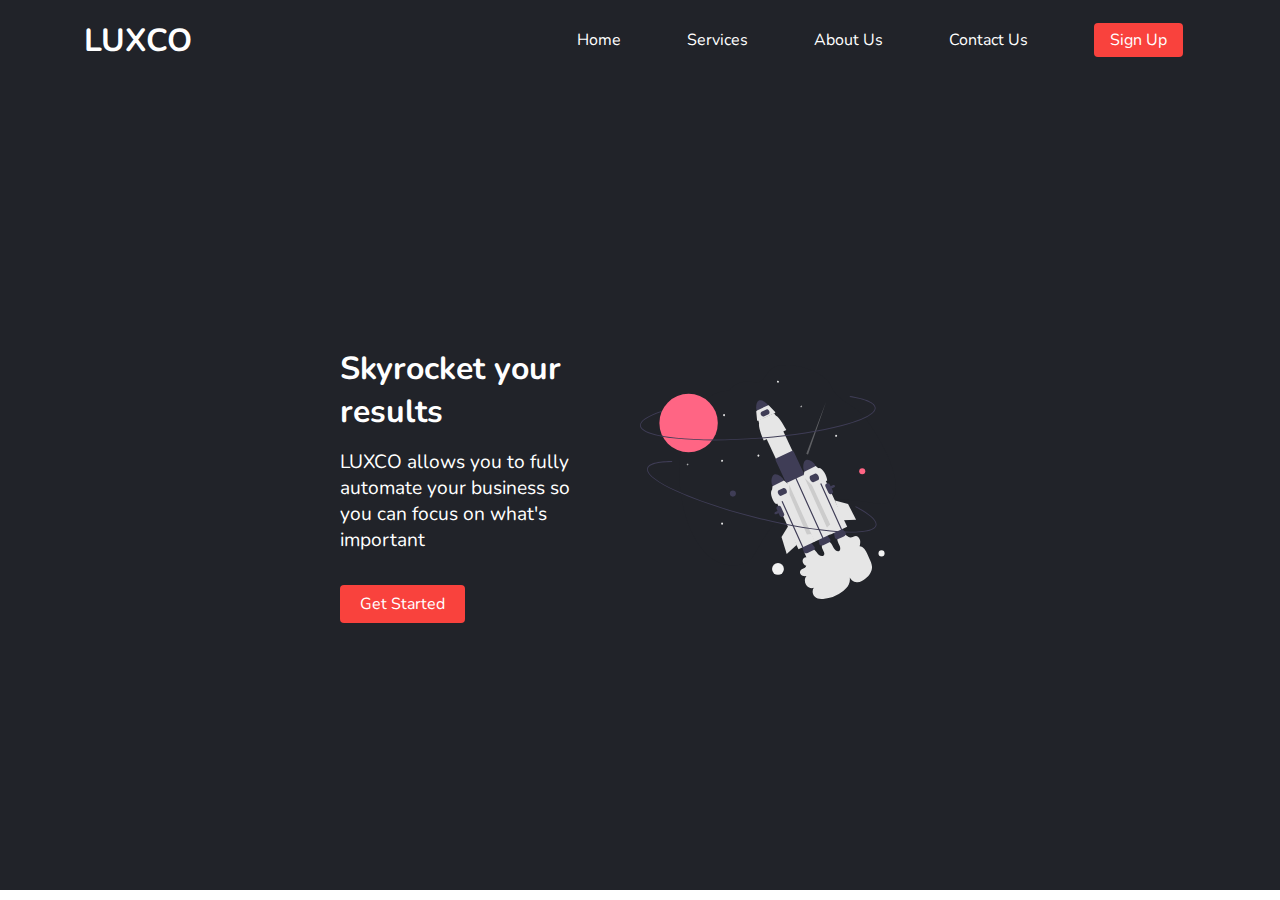
==== Tutorials/How to Make a Website with HTML, CSS, JavaScript/index.html @ 85fe12eb "Finshed Part - 2 of  Tutorial Updated directory names included" ====
<!--
    Author: Mckenzie Turner
    Date: Aug 27, 2022
    Name: Responsive Navigation Menu
    URL: https://www.youtube.com/playlist?list=PLs1fqgQpnCmJ018jq-A3Ra9GrFWcPgOc1
-->

<!DOCTYPE html>
<html lang="en">
  <head>
    <meta charset="UTF-8" />
    <meta http-equiv="X-UA-Compatible" content="IE=edge" />
    <meta name="viewport" content="width=device-width, initial-scale=1.0" />
    <link rel="stylesheet" href="styles.css" />
    <link rel="preconnect" href="https://fonts.googleapis.com" />
    <link rel="preconnect" href="https://fonts.gstatic.com" crossorigin />
    <link
      href="https://fonts.googleapis.com/css2?family=Nunito&display=swap"
      rel="stylesheet"
    />
    <title>Responsive Navbar</title>
  </head>
  <body>
    <div class="nav-container">
      <nav class="navbar">
        <h1 id="navbar-logo">LUXCO</h1>
        <div class="menu-toggle" id="mobile-menu">
          <span class="bar"></span>
          <span class="bar"></span>
          <span class="bar"></span>
        </div>
        <ul class="nav-menu">
          <li><a href="#" class="nav-links">Home</a></li>
          <li><a href="#" class="nav-links">Services</a></li>
          <li><a href="#" class="nav-links">About Us</a></li>
          <li><a href="#" class="nav-links">Contact Us</a></li>
          <li><a href="#" class="nav-links nav-links-btn">Sign Up</a></li>
        </ul>
      </nav>
    </div>
    <div class="main">
      <div class="main-container">
        <div class="main-content">
          <h1>Skyrocket your results</h1>
          <p>
            LUXCO allows you to fully automate your business so you can focus on
            what's important
          </p>
          <button class="main-btn"><a href="#">Get Started</a></button>
        </div>
        <div class="main-image-container">
            <img src="images/pic1.svg" alt="" id="main-img">
        </div>
      </div>
    </div>

    <script src="app.js"></script>
  </body>
</html>
---- Tutorials/How to Make a Website with HTML, CSS, JavaScript/styles.css ----
@import url('content.css');

:root{
    --darkgray: #212329;
    --brightred:#F9423d;
    --white: #fff;
    --lightred: #f9433dcc;
    --lightblue:#337af1;
}

*{
    box-sizing: border-box;
    margin: 0;
    padding: 0;
    font-family: 'Nunito', sans-serif;
}

.nav-container{
    width: 100%;
    background-color: var(--darkgray);
}
.navbar{
    display: grid;
    grid-template-columns: 0.2fr auto 1fr;
    align-items: center;
    height: 80px;
    width: 90%;
    max-width: 1720px;
    margin: 0 auto;
}
#navbar-logo{
    color: var(--white);
    justify-self: start;
    margin-left: 20px;
}
#navbar-logo{
    cursor: pointer;
}
.nav-menu{
    display: grid;
    grid-template-columns: repeat(5,auto);
    list-style: none;
    text-align: center;
    width: 70%;
    justify-self: end;
}
.nav-links{
    color: var(--white);
    text-decoration: none;
}
.nav-links:hover{
    color: var(--brightred);
    transition: all o.2s ease-out;
}
.nav-links-btn{
    background-color: var(--brightred);
    padding: 6px 16px;
    border-radius: 4px;
}
.nav-links-btn:hover{
    background-color: transparent;
    color: var(--white);
    padding: 5px 15px;
    border-radius: 4px;
    border: solid 1px var(--brightred);
    transition: all 0.2s ease-out;
}

.menu-toggle .bar {
    width: 25px;
    height: 3px;
    margin: 5px auto;
    transition:  all 0.3s ease-in-out;
    background:var(--white);
}


@media screen and (max-width: 768px){
    .nav-container{
        position: relative;
    }
    .nav-menu{
        display: grid;
        grid-template-columns: auto;
        background: var(--brightred);
        margin: 0;
        width: 100%;
        position: absolute;
        top: 80px;
        left: -100%;
        opacity: 0;
        transition: all 0.5s ease;
    }       
    #nav-logo{
        margin-left: 20px;
    }
    .nav-menu.active{
        background: var(--darkgray);
        left: 0;
        opacity: 1;
        transition: all 0.5s ease-out;
    }
    .nav-links{
        text-align: center;
        line-height: 60px;
        width: 100%;
        display: table;
    }
    .nav-links:hover{
        background-color: var(--brightred);
        color: var(--white);
        transition: all 0.4s ease-out;
    }
    .navbar{
        width: 100%;
    }
    .nav-links-btn{
        border: none;
        padding: 0;
        border-radius: 0;
        background-color: var(--darkgray);
        color: var(--white);
        transition: all 0.4s ease-out;
    }
    .nav-links-btn:hover{
        border: none;
        padding: 0;
        border-radius: 0;
        background-color: var(--brightred);
        color: var(--white);
        transition: all 0.4s ease-out;
    }
    #mobile-menu{
        position: absolute;
        top: 20%;
        right: 5%;
        transform: translate(5%,20%);
    }
    .menu-toggle .bar{
        display: block;
        cursor: pointer;
    }
    .menu-toggle:hover{
        cursor: pointer;
    }
    #mobile-menu.is-active .bar:nth-child(1) {
        transform: translateY(8px) rotate(45deg);
    }
    #mobile-menu.is-active .bar:nth-child(2) {
        opacity: 0;
    }
    #mobile-menu.is-active .bar:nth-child(3){
        transform: translateY(-8px) rotate(-45deg);
    }
}
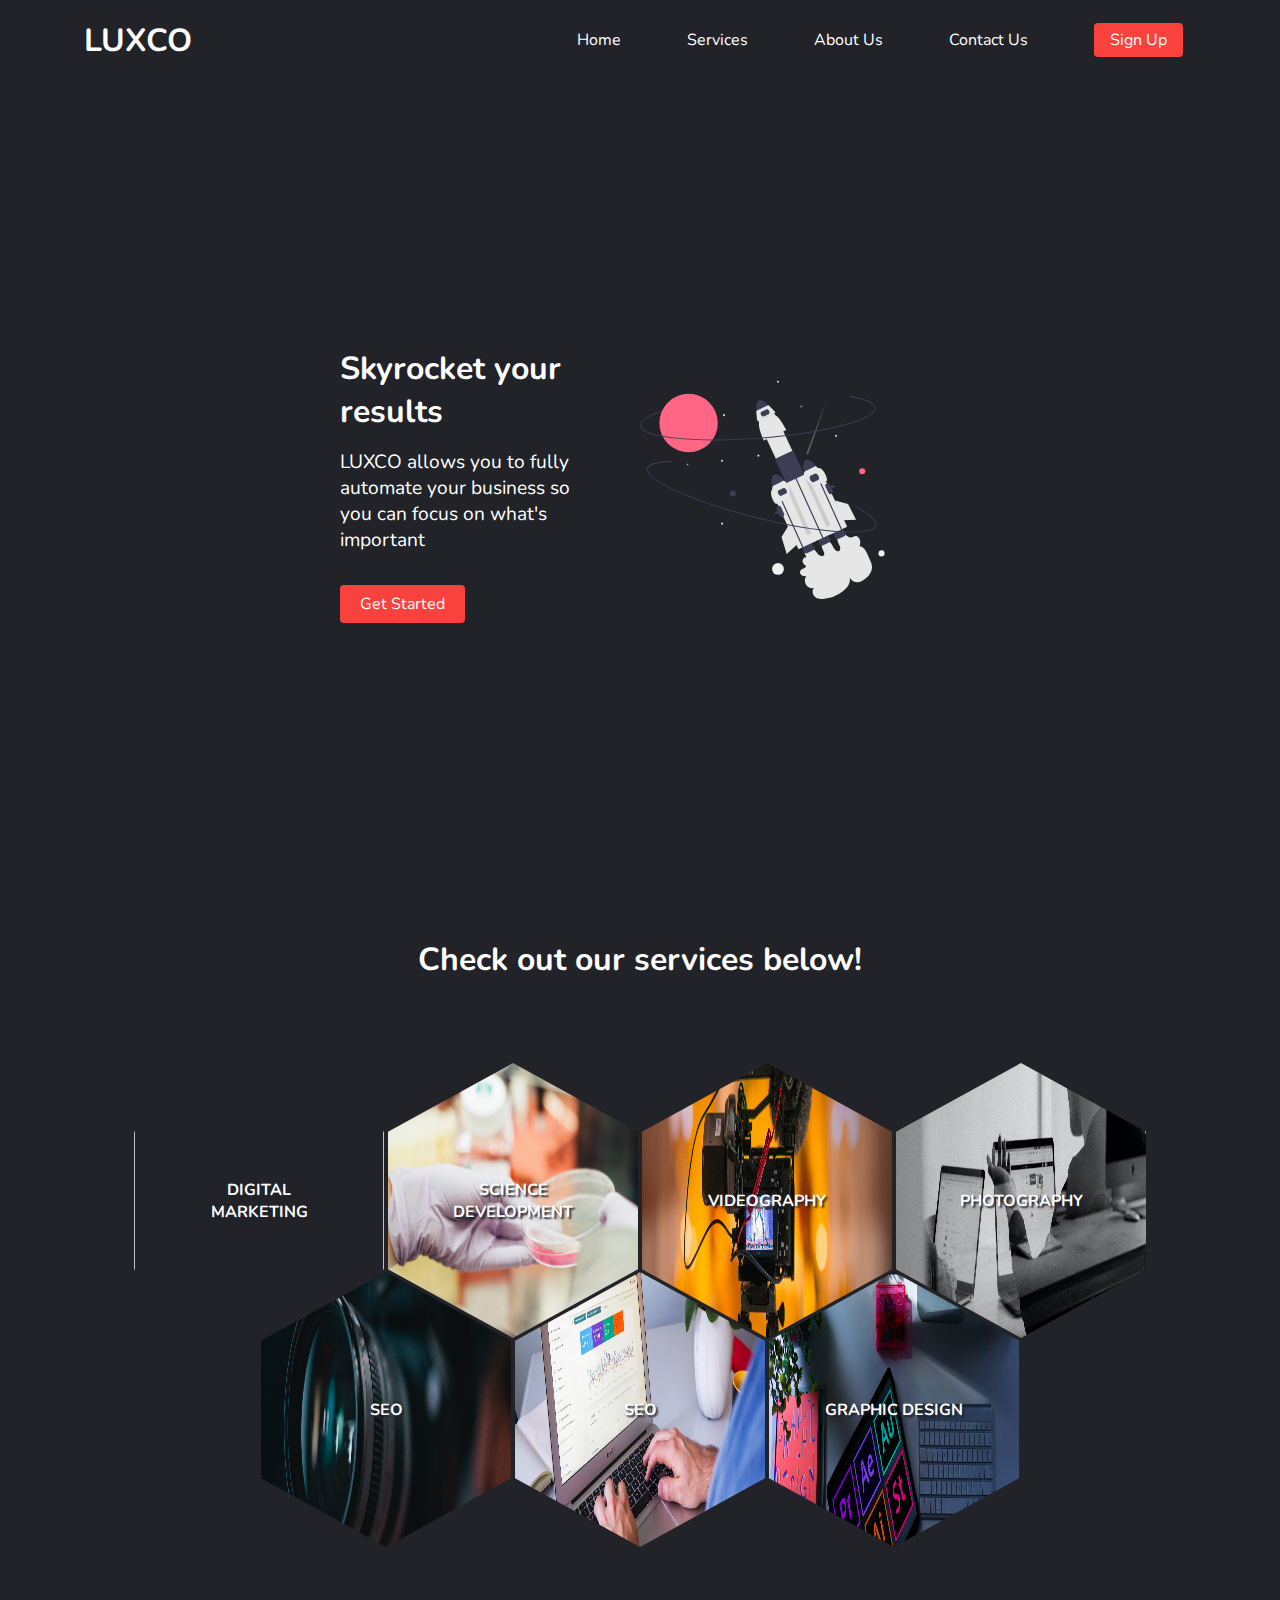
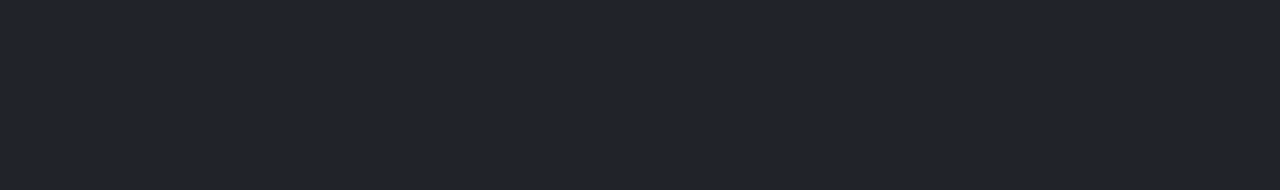
==== commit 4216107f: "Part - 4 Complete --- Image Gallery" ====
--- a/Tutorials/How to Make a Website with HTML, CSS, JavaScript/index.html
+++ b/Tutorials/How to Make a Website with HTML, CSS, JavaScript/index.html
@@ -18,9 +18,10 @@
       href="https://fonts.googleapis.com/css2?family=Nunito&display=swap"
       rel="stylesheet"
     />
-    <title>Responsive Navbar</title>
+    <title>Responsive Website using HTML, CSS, JavaScript</title>
   </head>
   <body>
+    <!--  Navbar  ~~~Part 1-->
     <div class="nav-container">
       <nav class="navbar">
         <h1 id="navbar-logo">LUXCO</h1>
@@ -39,6 +40,7 @@
       </nav>
     </div>
     <div class="main">
+      <!--  Main Container  ~~~Part 2-->
       <div class="main-container">
         <div class="main-content">
           <h1>Skyrocket your results</h1>
@@ -49,11 +51,107 @@
           <button class="main-btn"><a href="#">Get Started</a></button>
         </div>
         <div class="main-image-container">
-            <img src="images/pic1.svg" alt="" id="main-img">
+          <img src="images/pic1.svg" alt="" id="main-img" />
         </div>
       </div>
     </div>
-
+    <!--  Modal ~~~Part 3-->
+    <div class="modal" id="email-modal">
+      <div class="modal-content">
+        <span class="close-btn">&times;</span>
+        <div class="modal-content-left">
+          <img src="images/pic2.svg" alt="" id="modal-img" />
+        </div>
+        <div class="modal-content-right">
+          <form action="/" method="GET" class="modal-form" id="form">
+            <h1>
+              Get started with us today! Create your account by filling out the
+              information below
+            </h1>
+            <div class="form-validation">
+              <input
+                type="text"
+                class="modal-input"
+                id="name"
+                name="name"
+                placeholder="Enter your Name"
+              />
+              <p>Error Message</p>
+            </div>
+            <div class="form-validation">
+              <input
+                type="email"
+                class="modal-input"
+                id="email"
+                name="email"
+                placeholder="Enter your Email"
+              />
+              <p>Error Message</p>
+            </div>
+            <div class="form-validation">
+              <input
+                type="password"
+                class="modal-input"
+                id="password"
+                name="password"
+                placeholder="Enter your password"
+              />
+              <p>Error Message</p>
+            </div>
+            <div class="form-validation">
+              <input
+                type="password"
+                class="modal-input"
+                id="password-confirm"
+                name="password"
+                placeholder="Confirm your password"
+              />
+              <p>Error Message</p>
+            </div>
+            <input type="submit" class="modal-input-btn" value="Sign Up" />
+            <span class="modal-input-login"
+              >Already have an account? Login <a href="#">Here</a></span
+            >
+          </form>
+        </div>
+      </div>
+    </div>
+    <!--  Image Gallery ~~~Part 4-->
+    <div class="services-section">
+      <div class="services-heading">
+        <h1>Check out our services below!</h1>
+        <div class="services">
+          <div class="services-cell">
+            <img src="gallery/img-1.jpg" alt="" class="services-cell_img">
+            <div class="services-cell_text">Digital Marketing</div>
+          </div>
+          <div class="services-cell">
+            <img src="gallery/img-2.jpg" alt="" class="services-cell_img">
+            <div class="services-cell_text">Science Development</div>
+          </div>
+          <div class="services-cell">
+            <img src="gallery/img-3.jpg" alt="" class="services-cell_img">
+            <div class="services-cell_text">Videography</div>
+          </div>
+          <div class="services-cell">
+            <img src="gallery/img-4.jpg" alt="" class="services-cell_img">
+            <div class="services-cell_text">Photography</div>
+          </div>
+          <div class="services-cell">
+            <img src="gallery/img-5.jpg" alt="" class="services-cell_img">
+            <div class="services-cell_text">SEO</div>
+          </div>
+          <div class="services-cell">
+            <img src="gallery/img-6.jpg" alt="" class="services-cell_img">
+            <div class="services-cell_text">SEO</div>
+          </div>
+          <div class="services-cell">
+            <img src="gallery/img-7.jpg" alt="" class="services-cell_img">
+            <div class="services-cell_text">Graphic Design</div>
+          </div>
+        </div>
+      </div>
+    </div>
     <script src="app.js"></script>
   </body>
 </html>
--- a/Tutorials/How to Make a Website with HTML, CSS, JavaScript/styles.css
+++ b/Tutorials/How to Make a Website with HTML, CSS, JavaScript/styles.css
@@ -1,159 +1,159 @@
-@import url('content.css');
+@import url("content.css");
+@import url("modal.css");
+@import url("gallery.css");
 
-:root{
-    --darkgray: #212329;
-    --brightred:#F9423d;
-    --white: #fff;
-    --lightred: #f9433dcc;
-    --lightblue:#337af1;
+:root {
+  --darkgray: #212329;
+  --lightgray: #b1b1b1;
+  --brightred: #f9423d;
+  --white: #fff;
+  --lightred: #f9433dcc;
+  --lightblue: #337af1;
+  --validColor: #0add8a;
+  --errorColor:#f00d0e;
 }
 
-*{
-    box-sizing: border-box;
-    margin: 0;
-    padding: 0;
-    font-family: 'Nunito', sans-serif;
+* {
+  box-sizing: border-box;
+  margin: 0;
+  padding: 0;
+  font-family: "Nunito", sans-serif;
 }
 
-.nav-container{
-    width: 100%;
-    background-color: var(--darkgray);
+.nav-container {
+  width: 100%;
+  background-color: var(--darkgray);
 }
-.navbar{
-    display: grid;
-    grid-template-columns: 0.2fr auto 1fr;
-    align-items: center;
-    height: 80px;
-    width: 90%;
-    max-width: 1720px;
-    margin: 0 auto;
+.navbar {
+  display: grid;
+  grid-template-columns: 0.2fr auto 1fr;
+  align-items: center;
+  height: 80px;
+  width: 90%;
+  max-width: 1720px;
+  margin: 0 auto;
 }
-#navbar-logo{
-    color: var(--white);
-    justify-self: start;
-    margin-left: 20px;
+#navbar-logo {
+  color: var(--white);
+  justify-self: start;
+  margin-left: 20px;
 }
-#navbar-logo{
-    cursor: pointer;
+#navbar-logo {
+  cursor: pointer;
 }
-.nav-menu{
-    display: grid;
-    grid-template-columns: repeat(5,auto);
-    list-style: none;
-    text-align: center;
-    width: 70%;
-    justify-self: end;
+.nav-menu {
+  display: grid;
+  grid-template-columns: repeat(5, auto);
+  list-style: none;
+  text-align: center;
+  width: 70%;
+  justify-self: end;
 }
-.nav-links{
-    color: var(--white);
-    text-decoration: none;
+.nav-links {
+  color: var(--white);
+  text-decoration: none;
 }
-.nav-links:hover{
-    color: var(--brightred);
-    transition: all o.2s ease-out;
+.nav-links:hover {
+  color: var(--brightred);
+  transition: all o.2s ease-out;
 }
-.nav-links-btn{
-    background-color: var(--brightred);
-    padding: 6px 16px;
-    border-radius: 4px;
+.nav-links-btn {
+  background-color: var(--brightred);
+  padding: 6px 16px;
+  border-radius: 4px;
 }
-.nav-links-btn:hover{
-    background-color: transparent;
-    color: var(--white);
-    padding: 5px 15px;
-    border-radius: 4px;
-    border: solid 1px var(--brightred);
-    transition: all 0.2s ease-out;
+.nav-links-btn:hover {
+  background-color: transparent;
+  color: var(--white);
+  padding: 5px 15px;
+  border-radius: 4px;
+  border: solid 1px var(--brightred);
+  transition: all 0.2s ease-out;
 }
 
 .menu-toggle .bar {
-    width: 25px;
-    height: 3px;
-    margin: 5px auto;
-    transition:  all 0.3s ease-in-out;
-    background:var(--white);
+  width: 25px;
+  height: 3px;
+  margin: 5px auto;
+  transition: all 0.3s ease-in-out;
+  background: var(--white);
 }
 
-
-@media screen and (max-width: 768px){
-    .nav-container{
-        position: relative;
-    }
-    .nav-menu{
-        display: grid;
-        grid-template-columns: auto;
-        background: var(--brightred);
-        margin: 0;
-        width: 100%;
-        position: absolute;
-        top: 80px;
-        left: -100%;
-        opacity: 0;
-        transition: all 0.5s ease;
-    }       
-    #nav-logo{
-        margin-left: 20px;
-    }
-    .nav-menu.active{
-        background: var(--darkgray);
-        left: 0;
-        opacity: 1;
-        transition: all 0.5s ease-out;
-    }
-    .nav-links{
-        text-align: center;
-        line-height: 60px;
-        width: 100%;
-        display: table;
-    }
-    .nav-links:hover{
-        background-color: var(--brightred);
-        color: var(--white);
-        transition: all 0.4s ease-out;
-    }
-    .navbar{
-        width: 100%;
-    }
-    .nav-links-btn{
-        border: none;
-        padding: 0;
-        border-radius: 0;
-        background-color: var(--darkgray);
-        color: var(--white);
-        transition: all 0.4s ease-out;
-    }
-    .nav-links-btn:hover{
-        border: none;
-        padding: 0;
-        border-radius: 0;
-        background-color: var(--brightred);
-        color: var(--white);
-        transition: all 0.4s ease-out;
-    }
-    #mobile-menu{
-        position: absolute;
-        top: 20%;
-        right: 5%;
-        transform: translate(5%,20%);
-    }
-    .menu-toggle .bar{
-        display: block;
-        cursor: pointer;
-    }
-    .menu-toggle:hover{
-        cursor: pointer;
-    }
-    #mobile-menu.is-active .bar:nth-child(1) {
-        transform: translateY(8px) rotate(45deg);
-    }
-    #mobile-menu.is-active .bar:nth-child(2) {
-        opacity: 0;
-    }
-    #mobile-menu.is-active .bar:nth-child(3){
-        transform: translateY(-8px) rotate(-45deg);
-    }
+@media screen and (max-width: 768px) {
+  .nav-container {
+    position: relative;
+  }
+  .nav-menu {
+    display: grid;
+    grid-template-columns: auto;
+    background: var(--brightred);
+    margin: 0;
+    width: 100%;
+    position: absolute;
+    top: 80px;
+    left: -100%;
+    opacity: 0;
+    transition: all 0.5s ease;
+  }
+  #nav-logo {
+    margin-left: 20px;
+  }
+  .nav-menu.active {
+    background: var(--darkgray);
+    left: 0;
+    opacity: 1;
+    transition: all 0.5s ease-out;
+  }
+  .nav-links {
+    text-align: center;
+    line-height: 60px;
+    width: 100%;
+    display: table;
+  }
+  .nav-links:hover {
+    background-color: var(--brightred);
+    color: var(--white);
+    transition: all 0.4s ease-out;
+  }
+  .navbar {
+    width: 100%;
+  }
+  .nav-links-btn {
+    border: none;
+    padding: 0;
+    border-radius: 0;
+    background-color: var(--darkgray);
+    color: var(--white);
+    transition: all 0.4s ease-out;
+  }
+  .nav-links-btn:hover {
+    border: none;
+    padding: 0;
+    border-radius: 0;
+    background-color: var(--brightred);
+    color: var(--white);
+    transition: all 0.4s ease-out;
+  }
+  #mobile-menu {
+    position: absolute;
+    top: 20%;
+    right: 5%;
+    transform: translate(5%, 20%);
+  }
+  .menu-toggle .bar {
+    display: block;
+    cursor: pointer;
+  }
+  .menu-toggle:hover {
+    cursor: pointer;
+  }
+  #mobile-menu.is-active .bar:nth-child(1) {
+    transform: translateY(8px) rotate(45deg);
+  }
+  #mobile-menu.is-active .bar:nth-child(2) {
+    opacity: 0;
+  }
+  #mobile-menu.is-active .bar:nth-child(3) {
+    transform: translateY(-8px) rotate(-45deg);
+  }
 }
-
-
-
-
